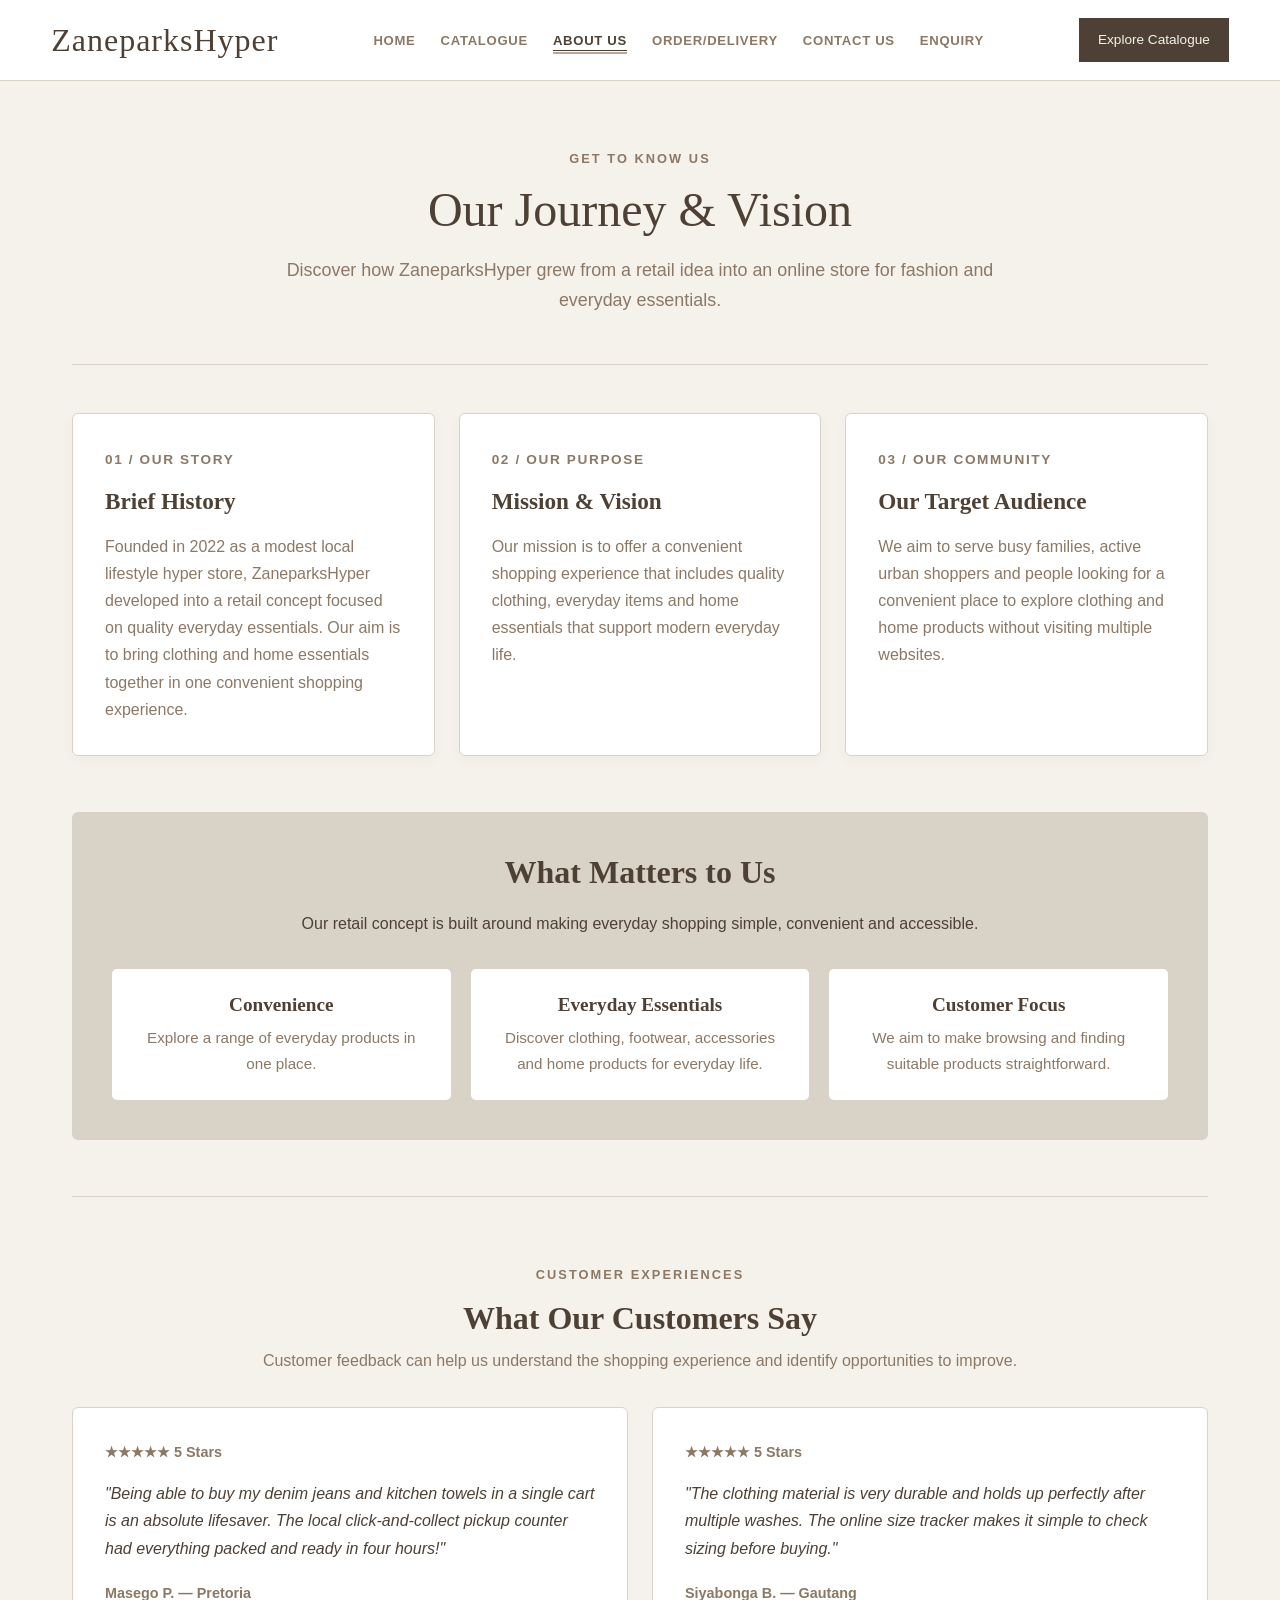
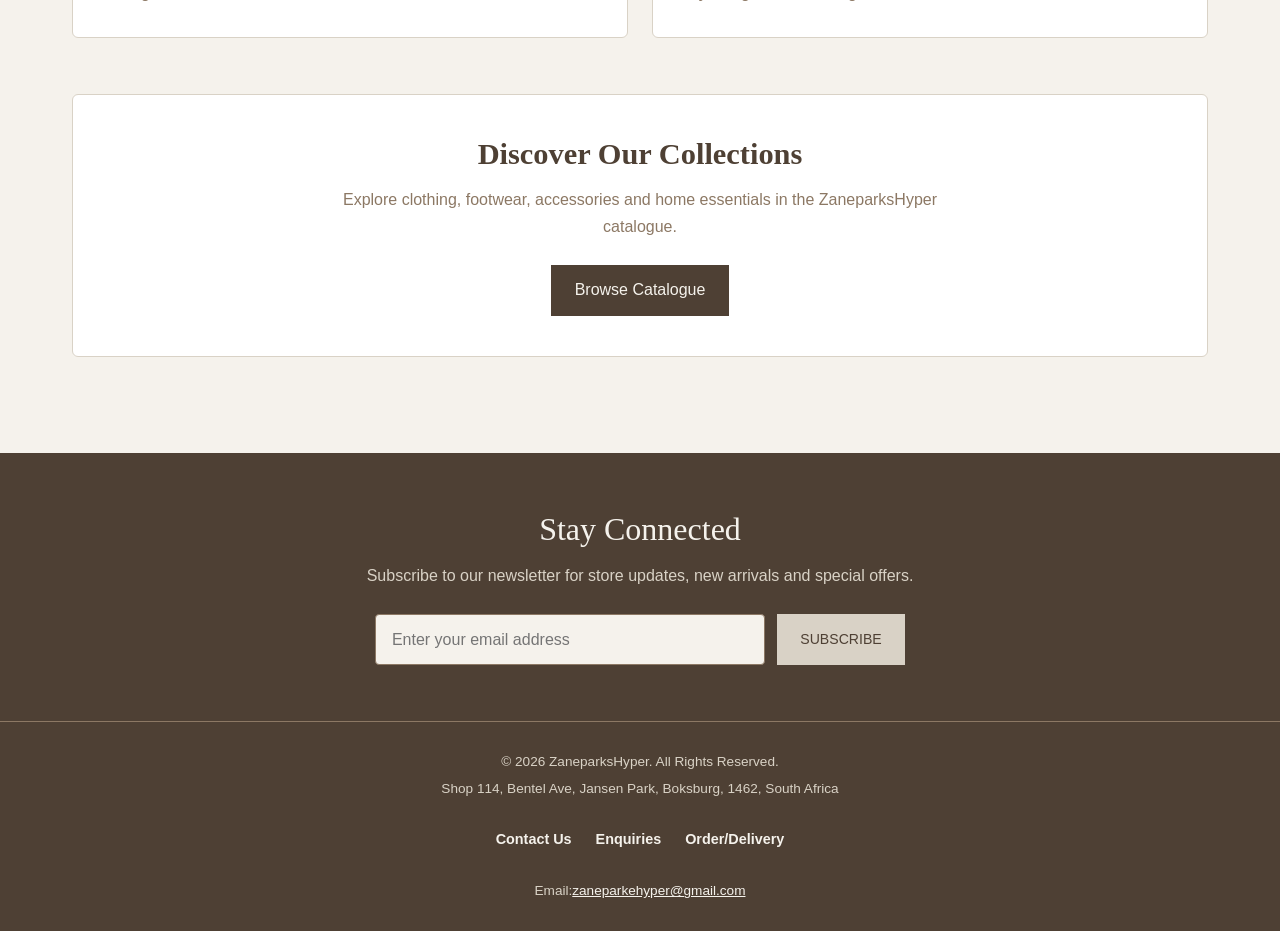
==== about_us.html @ 236a752f "update all systems" ====
<!DOCTYPE html>
<html lang="en">
<head>
<meta charset="UTF-8">
<meta name="viewport" content="width=device-width, initial-scale=1.0">
<title>About Us | ZaneparksHyper South Africa</title>
<meta name="description" content="Discover the story, mission, vision, and values of ZaneparksHyper, your destination for clothing, footwear, accessories, and home essentials in South Africa.">
<meta name="keywords" content="ZaneparksHyper, about us, South African retail, clothing, footwear, accessories, home essentials">
<link rel="stylesheet" href="css\styles.css">
<style>
:root {
    --cream: #F5F2EC;
    --brown: #4E4034;
    --taupe: #8C7864;
    --light-taupe: #D9D2C6;
    --button-hover: #8C7864;
    --white: #FFFFFF;
}
* {
    box-sizing: border-box;
}
html {
    scroll-behavior: smooth;
}
body {
    margin: 0;
    padding: 0;
    background-color: var(--cream);
    color: var(--brown);
    font-family: "Source Sans Pro", Arial, sans-serif;
    line-height: 1.6;
}
a {
    color: inherit;
}
img {
    display: block;
    max-width: 100%;
    height: auto;
}
button, input {
    font: inherit;
}

.visually-hidden {
    position: absolute;
    width: 1px;
    height: 1px;
    padding: 0;
    margin: -1px;
    overflow: hidden;
    clip: rect(0, 0, 0, 0);
    white-space: nowrap;
    border: 0;
}
 .Global-header {
    position: sticky;
    top: 0;
    z-index: 100;
    background-color: #FFFFFF;
    padding: 18px 4%;
    border-bottom: 1px solid #D9D2C6;
    font-family: "Helvetica Neue", Arial, sans-serif;
}
.header-container {
    max-width: 1400px;
    margin: 0 auto;
    display: flex;
    justify-content: space-between;
    align-items: center;
    gap: 25px;
}
.brand-logo {
    text-decoration: none;
    flex-shrink: 0;
    white-space: nowrap;
}
.brand-logo h1 {
    font-family: Georgia, serif;
    color: #4E4034;
    font-size: 2rem;
    font-weight: normal;
    letter-spacing: 1px;
    line-height: 1.2;
    margin: 0;
}
.nav-link {
    flex: 1;
}
.nav-link ul {
    list-style: none;
    display: flex;
    flex-wrap: wrap;
    justify-content: center;
    align-items: center;
    gap: 25px;
    padding: 0;
    margin: 0;
}
.nav-link a {
    text-decoration: none;
    color: #8C7864;
    font-weight: 600;
    text-transform: uppercase;
    font-size: 0.82rem;
    letter-spacing: 0.7px;
    transition: color 0.3s ease;
}
.nav-link a:hover,.nav-link a:focus-visible,.nav-link a.active {
    color: #4E4034;
}
.nav-link a.active {
    text-decoration: underline;
    text-underline-offset: 5px;
}
.header-actions {
     flex-shrink: 0;
}
.header-actions .cart-toggle-button {
    display: inline-block;
    background-color: #4E4034;
    color: #F5F2EC;
    padding: 10px 18px;
    border-radius: 0;
    font-weight: normal;
    font-size: 0.85rem;
    text-decoration: none;
    border: 1px solid #4E4034;
    white-space: nowrap;
    transition: background-color 0.3s ease, color 0.3s ease;
}
.header-actions .cart-toggle-button:hover,.header-actions .cart-toggle-button:focus-visible {
    background-color: #8C7864;
    color: #FFFFFF;
}
.static-page-layout {
    width: min(1200px, 100%);
    margin: 0 auto;
    padding: 4rem 2rem;
}
.content-header-container {
    max-width: 850px;
    text-align: center;
    margin: 0 auto 3rem;
}
.eyebrow {
    display: inline-block;
    color: var(--taupe);
    font-size: 0.8rem;
    font-weight: bold;
    letter-spacing: 0.16em;
    text-transform: uppercase;
    margin-bottom: 0.75rem;
}
.content-header-container h2 {
    font-family: "Daytona Light", Georgia, serif;
    font-size: clamp(2rem, 4vw, 3rem);
    line-height: 1.2;
    color: var(--brown);
    margin: 0 0 1rem;
}
.lead-paragraph {
    font-size: 1.12rem;
    color: var(--taupe);
    max-width: 750px;
    margin: 0 auto;
}
.section-divider {
    border: 0;
    height: 1px;
    background-color: var(--light-taupe);
    margin: 2.5rem 0;
}
.info-block-wrapper {
    display: grid;
    grid-template-columns: repeat(3, minmax(0, 1fr));
    gap: 1.5rem;
    margin: 3rem 0;
}
.narrative-section {
    background-color: var(--white);
    padding: 2rem;
    border-radius: 6px;
    border: 1px solid var(--light-taupe);
    box-shadow: 0 4px 14px rgba(78, 64, 52, 0.04);
    transition: transform 0.2s ease, box-shadow 0.2s ease;
}
.narrative-section:hover {
    transform: translateY(-3px);
    box-shadow: 0 8px 20px rgba(78, 64, 52, 0.08);
}
.card-number {
    display: inline-block;
    color: var(--taupe);
    font-size: 0.85rem;
    font-weight: bold;
    letter-spacing: 0.12em;
    margin-bottom: 1rem;
}
.narrative-section h3 {
    font-family: "Daytona Light", Georgia, serif;
    font-size: 1.45rem;
    line-height: 1.3;
    color: var(--brown);
    margin: 0 0 1rem;
}
.narrative-section p {
    margin: 0;
    color: var(--taupe);
}
.values-section {
    background-color: var(--light-taupe);
    border-radius: 6px;
    padding: 2.5rem;
    margin: 3.5rem 0;
    text-align: center;
}
.values-section h2 {
    font-family: "Daytona Light", Georgia, serif;
    font-size: 2rem;
    line-height: 1.3;
    margin: 0 0 1rem;
    color: var(--brown);
}
.values-section > p {
    max-width: 750px;
    margin: 0 auto;
    color: var(--brown);
}
.values-grid {
    display: grid;
    grid-template-columns: repeat(3, minmax(0, 1fr));
    gap: 1.25rem;
    margin-top: 2rem;
}
.value-item {
    background-color: var(--white);
    border-radius: 5px;
    padding: 1.5rem;
}
.value-item h3 {
    font-family: "Daytona Light", Georgia, serif;
     margin: 0 0 0.5rem;
    font-size: 1.2rem;
}
.value-item p {
    color: var(--taupe);
    margin: 0;
    font-size: 0.95rem;
}
.review-display-section {
    margin-top: 4rem;
}
.reviews-header {
    text-align: center;
    margin-bottom: 2rem;
}
.reviews-header h2 {
    font-family: "Daytona Light", Georgia, serif;
    font-size: 2rem;
    line-height: 1.3;
    color: var(--brown);
    margin: 0 0 0.5rem;
}
.reviews-intro {
    color: var(--taupe);
    margin: 0;
}
.reviews-grid {
    display: grid;
    grid-template-columns: repeat(2, minmax(0, 1fr));
    gap: 1.5rem;
}
.review-card {
    background-color: var(--white);
    border: 1px solid var(--light-taupe);
    padding: 2rem;
    border-radius: 6px;
}
.star-rating {
    color: var(--taupe);
    font-weight: bold;
    font-size: 0.9rem;
    margin: 0 0 1rem;
}
.review-text {
    font-style: italic;
    color: var(--brown);
    margin: 0 0 1.25rem;
}
.reviewer {
    display: block;
    font-size: 0.9rem;
    color: var(--taupe);
    font-weight: bold;
}
.review-disclaimer {
    color: var(--taupe);
    font-size: 0.85rem;
    text-align: center;
    margin-top: 1rem;
}
.about-cta {
    background-color: var(--white);
    border: 1px solid var(--light-taupe);
    border-radius: 6px;
    padding: 2.5rem 1.5rem;
    text-align: center;
    margin-top: 3.5rem;
}
.about-cta h2 {
    font-family: "Daytona Light", Georgia, serif;
    font-size: 1.9rem;
    line-height: 1.3;
    margin: 0 0 0.75rem;
}
.about-cta p {
    color: var(--taupe);
    margin: 0 auto 1.5rem;
    max-width: 650px;
}
.primary-link {
    display: inline-block;
    background-color: var(--brown);
    color: var(--cream);
    text-decoration: none;
    padding: 0.8rem 1.5rem;
    border-radius: 0;
    font-weight: normal;
    transition: background-color 0.3s ease, color 0.3s ease;
}
.primary-link:hover,.primary-link:focus-visible {
    background-color: var(--taupe);
    color: var(--white);
}
.global-footer {
    background-color: var(--brown);
    color: var(--cream);
    margin-top: 2rem;
}
.footer-newsletter-section {
    max-width: 700px;
    margin: 0 auto;
    padding: 3.5rem 2rem;
    text-align: center;
}
.footer-newsletter-section h2 {
    font-family: "Daytona Light", Georgia, serif;
    font-size: 2rem;
    line-height: 1.3;
    margin: 0 0 0.75rem;
}
.footer-newsletter-section p {
    color: var(--light-taupe);
    margin: 0 0 1.5rem;
}
.newsletter-inline-form {
    display: flex;
    flex-wrap: wrap;
    gap: 0.75rem;
    justify-content: center;
}
.form-input {
    flex: 1 1 240px;
    min-width: 0;
    padding: 0.8rem 1rem;
    border: 1px solid var(--taupe);
    background-color: var(--cream);
    color: var(--brown);
    border-radius: 0;
}
.form-input:focus-visible {
    outline: 2px solid var(--button-hover);
    outline-offset: 3px;
}
.btn-submit {
    background-color: var(--light-taupe);
    color: var(--brown);
    padding: 0.8rem 1.4rem;
    font-weight: normal;
    text-transform: uppercase;
    border-radius: 0;
    border: 1px solid var(--light-taupe);
    cursor: pointer;
    transition: background-color 0.3s ease, color 0.3s ease;
}
.btn-submit:hover,.btn-submit:focus-visible {
    background-color: var(--button-hover);
    color: var(--white);
}
.feedback-box {
    padding: 0.75rem;
    margin-top: 1rem;
    border-radius: 4px;
    font-size: 0.9rem;
    font-weight: bold;
    overflow-wrap: anywhere;
}
.feedback-box:empty {
    display: none;
}
.feedback-box.success,.feedback-box.success-msg {
    background: #D4EDDA;
    color: #155724;
    border: 1px solid #C3E6CB;
}
.feedback-box.error,.feedback-box.error-msg {
    background: #F8D7DA;
    color: #721C24;
    border: 1px solid #F5C6CB;
}
.feedback-box.loading-msg {
    background: #FFF3CD;
    color: #664D03;
    border: 1px solid #FFECB5;
}
.footer-bottom-bar {
    text-align: center;
    padding: 1.5rem;
    border-top: 1px solid var(--taupe);
    font-size: 0.85rem;
    color: var(--light-taupe);
}
.footer-bottom-bar p {
    margin: 0.25rem 0;
}
.footer-bottom-bar a {
    color: var(--cream);
    overflow-wrap: anywhere;
}
@media (max-width: 1050px) {
.header-container {
    flex-wrap: wrap;
    justify-content: center;
}
.nav-link {
    flex-basis: 100%;
    order: 3;
}
.nav-link ul {
    justify-content: center;
    gap: 15px;
    }
}
@media (max-width: 1000px) {
.info-block-wrapper {
        grid-template-columns: repeat(2, minmax(0, 1fr));
    }
.narrative-section:last-child {
    grid-column: 1 / -1;
    }
}
@media (max-width: 700px) {
.Global-header {
    position: static;
    padding: 18px 15px;
}
.header-container {
    flex-direction: column;
    gap: 18px;
}
.brand-logo h1 {
    font-size: 1.8rem;
    text-align: center;
}
.nav-link {
    order: 3;
}
.nav-link ul {
    flex-direction: row;
    justify-content: center;
    gap: 12px 15px;
}
.nav-link a {
    font-size: 0.75rem;
    }
.static-page-layout {
    padding: 2.5rem 1rem;
    }
.content-header-container {
    margin-bottom: 2rem;
}
.content-header-container h2 {
    font-size: 2.1rem;
}
.lead-paragraph {
    font-size: 1rem;
}
.info-block-wrapper {
    grid-template-columns: 1fr;
    gap: 1rem;
    margin: 2rem 0;
}
.narrative-section:last-child {
    grid-column: auto;
}
.narrative-section {
     padding: 1.5rem;
}
.values-section {
    padding: 1.5rem;
    margin: 2.5rem 0;
}
.values-grid {
    grid-template-columns: 1fr;
}
.reviews-grid {
    grid-template-columns: 1fr;
}
.review-card {
    padding: 1.5rem;
}
.about-cta {
    padding: 2rem 1rem;
}
.footer-newsletter-section {
    padding: 3rem 1rem;
}
.newsletter-inline-form {
    flex-direction: column;
    align-items: stretch;
}
.form-input,.btn-submit {
    width: 100%;
    }
}
@media (prefers-reduced-motion: reduce) {
    html {
        scroll-behavior: auto;
}
*, *::before, *::after {
    transition-duration: 0.01ms !important;
    animation-duration: 0.01ms !important;
    }
}
</style>
</head>
<body>
    <header class="Global-header">
        <div class="header-container">
            <a class="brand-logo" href="index.html" aria-label="ZaneparksHyper home">
                <h1>ZaneparksHyper</h1>
            </a>
            <nav class="nav-link" aria-label="Main navigation">
                <ul>
                    <li><a href="index.html">Home</a></li>
                    <li><a href="catalogue.html">Catalogue</a></li>
                    <li><a href="about_Us.html" class="active" aria-current="page">About Us</a></li>
                    <li><a href="order.html">Order/Delivery</a></li>
                    <li><a href="contact.html">Contact Us</a></li>
                    <li><a href="enquiry.html">Enquiry</a></li>
                </ul>
            </nav>
            <div class="header-actions">
                <a href="catalogue.html" class="cart-toggle-button"> Explore Catalogue</a>
            </div>
        </div>
    </header>
    <main class="static-page-layout">
        <header class="content-header-container">
            <span class="eyebrow">Get to know us</span>
            <h2>Our Journey &amp; Vision</h2>
            <p class="lead-paragraph"> Discover how ZaneparksHyper grew from a retail idea into an online store for fashion and everyday essentials.</p>
        </header>
        <hr class="section-divider">
        <section class="info-block-wrapper" aria-label="About ZaneparksHyper">
            <article class="narrative-section">
                <span class="card-number">01 / OUR STORY</span>
                <h3>Brief History</h3>
                <p> Founded in 2022 as a modest local lifestyle hyper store, ZaneparksHyper developed into a retail concept focused on quality everyday essentials. Our aim is to bring clothing and home essentials together in one convenient shopping experience.</p>
            </article>
            <article class="narrative-section">
                <span class="card-number">02 / OUR PURPOSE</span>
                <h3>Mission &amp; Vision</h3>
                <p> Our mission is to offer a convenient shopping experience that includes quality clothing, everyday items and home essentials that support modern everyday life.</p>
            </article>
            <article class="narrative-section">
                <span class="card-number">03 / OUR COMMUNITY</span>
                <h3>Our Target Audience</h3>
                <p>We aim to serve busy families, active urban shoppers and people looking for a convenient place to explore clothing and home products without visiting multiple websites.</p>
            </article>
        </section>
        <section class="values-section" aria-labelledby="valuesHeading">
            <h2 id="valuesHeading">What Matters to Us</h2>
            <p>Our retail concept is built around making everyday shopping simple, convenient and accessible.</p>
            <div class="values-grid">
                <article class="value-item">
                    <h3>Convenience</h3>
                    <p>Explore a range of everyday products in one place.</p>
                </article>
                <article class="value-item">
                    <h3>Everyday Essentials</h3>
                    <p>Discover clothing, footwear, accessories and home products for everyday life.</p>
                </article>
                <article class="value-item">
                    <h3>Customer Focus</h3>
                    <p>We aim to make browsing and finding suitable products straightforward.</p>
                </article>
            </div>
        </section>
        <hr class="section-divider">
        <section class="review-display-section" aria-labelledby="reviewsHeading"> 
            <div class="reviews-header">
                <span class="eyebrow">Customer experiences</span>
                <h2 id="reviewsHeading">What Our Customers Say</h2>
                <p class="reviews-intro">Customer feedback can help us understand the shopping experience and identify opportunities to improve.</p>
            </div>
            <div class="reviews-grid">
                <article class="review-card">
                    <p class="star-rating" aria-label="Five out of five stars"> ★★★★★ 5 Stars</p>
                    <p class="review-text"> "Being able to buy my denim jeans and kitchen towels in a single cart is an absolute lifesaver. The local click-and-collect pickup counter had everything packed and ready in four hours!"</p>
                    <span class="reviewer"> Masego P. — Pretoria</span>
                </article>
                <article class="review-card">
                    <p class="star-rating" aria-label="Five out of five stars">★★★★★ 5 Stars</p>
                    <p class="review-text">"The clothing material is very durable and holds up perfectly after multiple washes. The online size tracker makes it simple to check sizing before buying."</p>
                    <span class="reviewer"> Siyabonga B. — Gautang</span>
                </article>
            </div>
        </section>
        <section class="about-cta" aria-labelledby="shopHeading">
            <h2 id="shopHeading">Discover Our Collections</h2>
            <p>Explore clothing, footwear, accessories and home essentials in the ZaneparksHyper catalogue.</p>
            <a href="catalogue.html" class="primary-link">Browse Catalogue</a>
        </section>
    </main>
    <footer class="global-footer">
        <section class="footer-newsletter-section" aria-labelledby="newsletterHeading">
            <h2 id="newsletterHeading">Stay Connected</h2>
            <p>Subscribe to our newsletter for store updates, new arrivals and special offers.</p>
            <form id="storeNewsletterform" class="newsletter-inline-form" novalidate>
                <label for="SubscriberEmail" class="visually-hidden">Email address</label>
                <input type="email" id="SubscriberEmail" name="email" class="form-input" placeholder="Enter your email address" autocomplete="email" required>
                <button type="submit" class="btn-submit">Subscribe</button>
            </form>
            <div id="newsletterFeedback" class="feedback-box" role="status" aria-live="polite"></div>
        </section>
        <div class="footer-bottom-bar">
            <p>&copy; 2026 ZaneparksHyper. All Rights Reserved.</p>
            <p>Shop 114, Bentel Ave, Jansen Park, Boksburg, 1462, South Africa</p>
            <nav class="footer-navigation" aria-label="Footer navigation">
                <a href="contact.html">Contact Us</a>
                <a href="enquiry.html">Enquiries</a>
                <a href="order.html">Order/Delivery</a>
            </nav>
            <p>Email:<a href="mailto:zaneparkehyper@gmail.com">zaneparkehyper@gmail.com</a></p>
        </div>
    </footer>
    <script src="javascript/newsletter.js" defer></script>
</body>
</html>
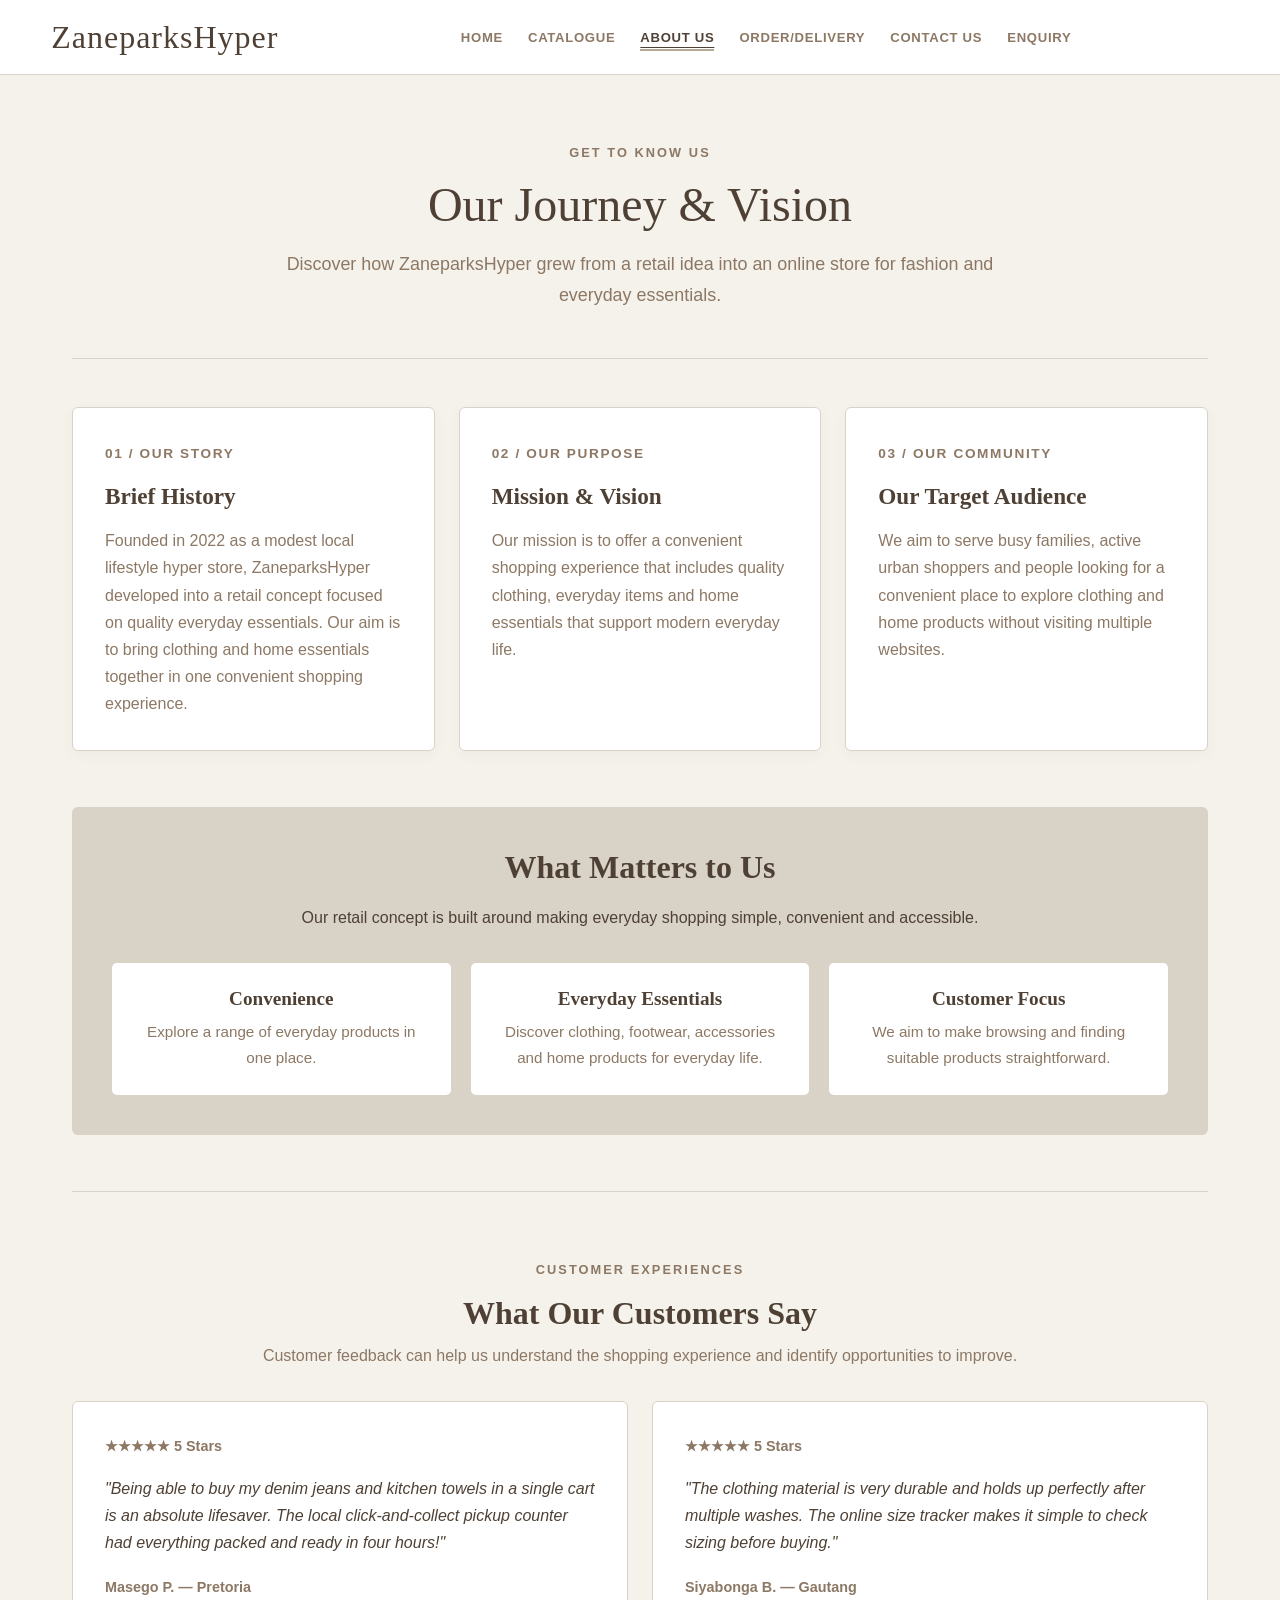
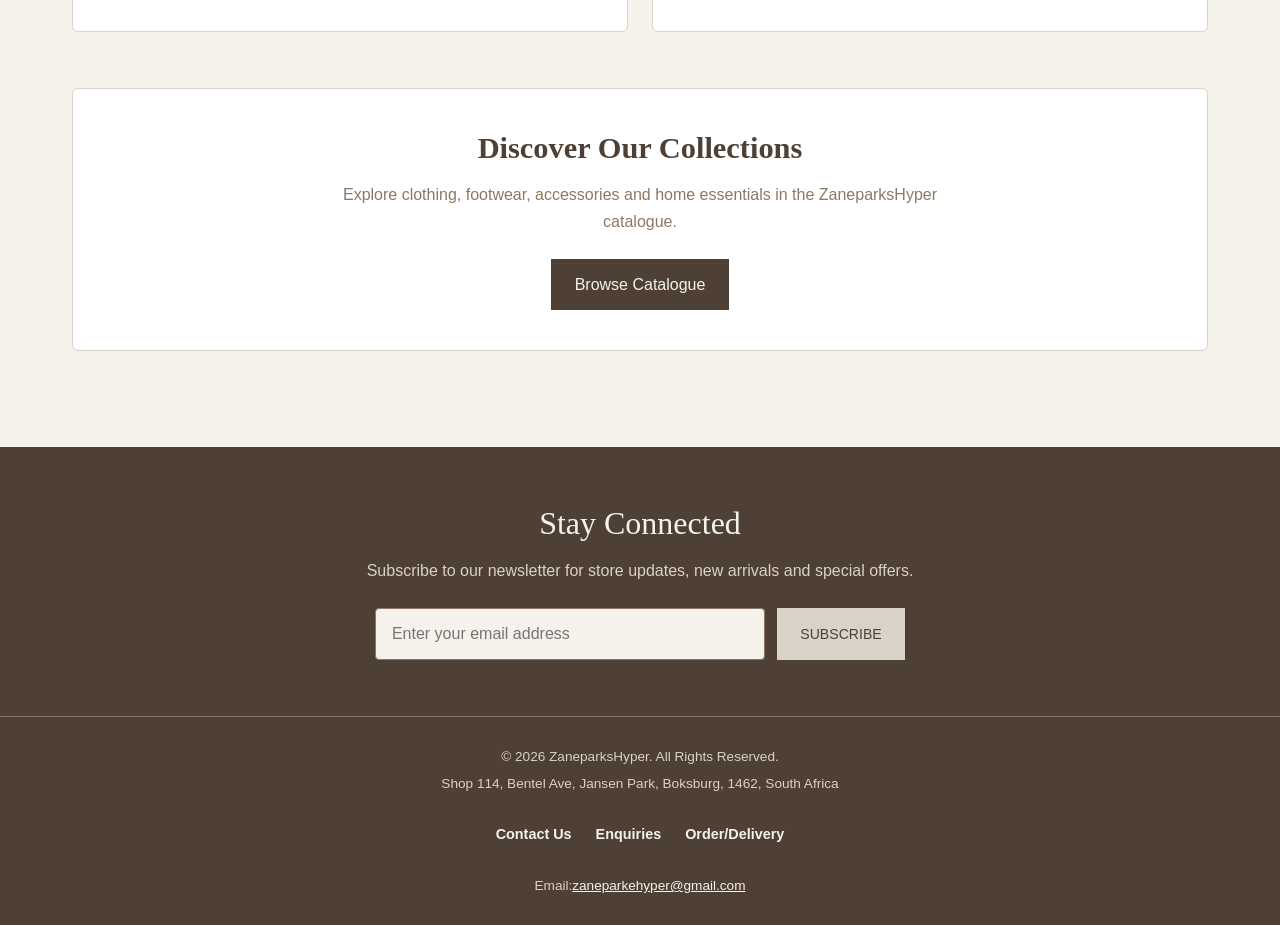
==== commit 842c836e: "update all systems" ====
--- a/about_us.html
+++ b/about_us.html
@@ -545,15 +545,12 @@
                 <ul>
                     <li><a href="index.html">Home</a></li>
                     <li><a href="catalogue.html">Catalogue</a></li>
-                    <li><a href="about_Us.html" class="active" aria-current="page">About Us</a></li>
+                    <li><a href="about_us.html" class="active" aria-current="page">About Us</a></li>
                     <li><a href="order.html">Order/Delivery</a></li>
                     <li><a href="contact.html">Contact Us</a></li>
                     <li><a href="enquiry.html">Enquiry</a></li>
                 </ul>
             </nav>
-            <div class="header-actions">
-                <a href="catalogue.html" class="cart-toggle-button"> Explore Catalogue</a>
-            </div>
         </div>
     </header>
     <main class="static-page-layout">
